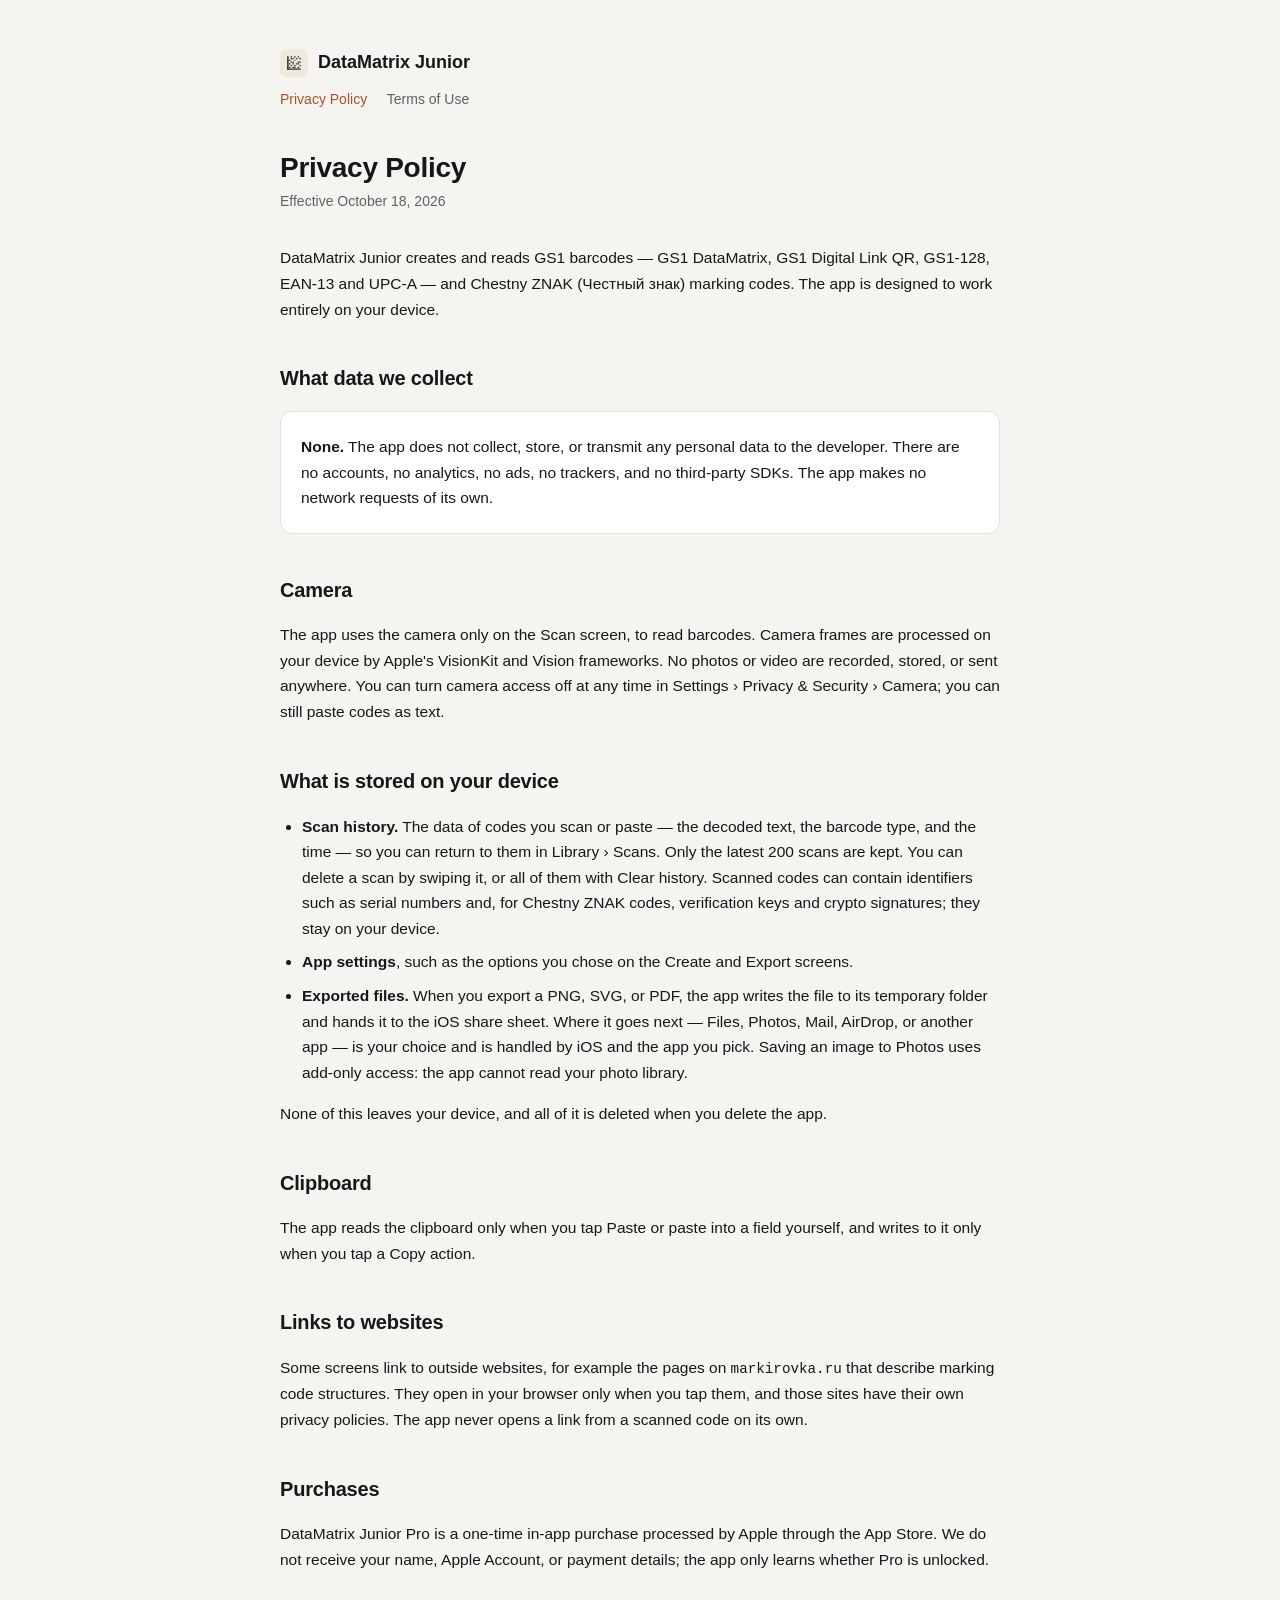
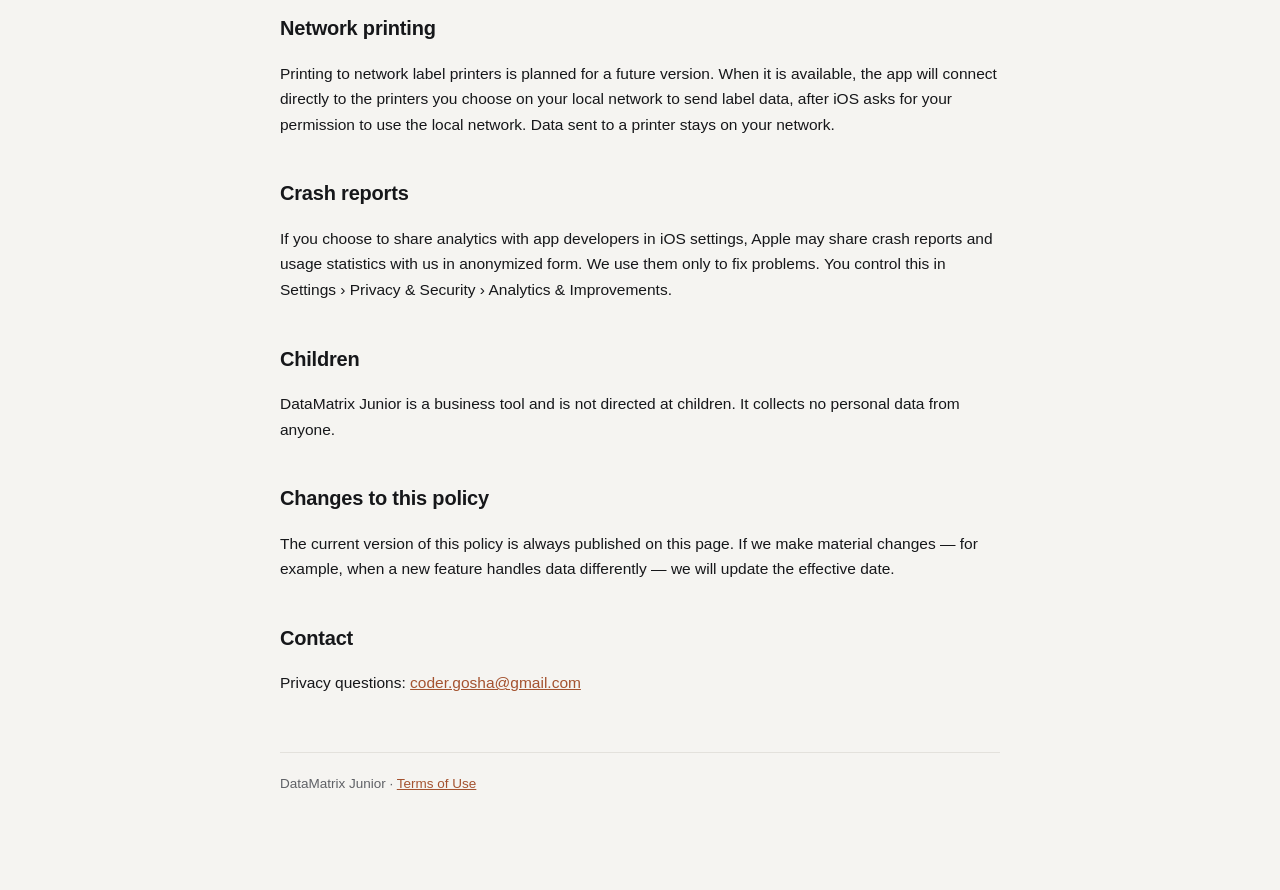
==== index.html @ afea3bc3 "Add Privacy Policy and Terms of Use pages for GitHub Pages" ====
<!DOCTYPE html>
<html lang="en">
<head>
  <meta charset="utf-8">
  <meta name="viewport" content="width=device-width, initial-scale=1">
  <title>DataMatrix Junior — Privacy Policy</title>
  <link rel="icon" href="icon.svg" type="image/svg+xml">
  <link rel="stylesheet" href="style.css">
</head>
<body>
  <div class="wrap">
    <header>
      <div class="brand"><img src="icon.svg" alt="">DataMatrix Junior</div>
      <nav>
        <a href="index.html" aria-current="page">Privacy Policy</a>
        <a href="terms.html">Terms of Use</a>
      </nav>
    </header>

    <main>
      <h1>Privacy Policy</h1>
      <p class="meta">Effective October 18, 2026</p>

      <p>DataMatrix Junior creates and reads GS1 barcodes — GS1 DataMatrix, GS1 Digital Link QR,
      GS1-128, EAN-13 and UPC-A — and Chestny ZNAK (Честный знак) marking codes. The app is designed
      to work entirely on your device.</p>

      <h2>What data we collect</h2>
      <div class="card"><p><strong>None.</strong> The app does not collect, store, or transmit any
      personal data to the developer. There are no accounts, no analytics, no ads, no trackers, and no
      third-party SDKs. The app makes no network requests of its own.</p></div>

      <h2>Camera</h2>
      <p>The app uses the camera only on the Scan screen, to read barcodes. Camera frames are processed
      on your device by Apple's VisionKit and Vision frameworks. No photos or video are recorded, stored,
      or sent anywhere. You can turn camera access off at any time in Settings › Privacy &amp; Security ›
      Camera; you can still paste codes as text.</p>

      <h2>What is stored on your device</h2>
      <ul>
        <li><strong>Scan history.</strong> The data of codes you scan or paste — the decoded text, the
        barcode type, and the time — so you can return to them in Library › Scans. Only the latest 200
        scans are kept. You can delete a scan by swiping it, or all of them with Clear history. Scanned
        codes can contain identifiers such as serial numbers and, for Chestny ZNAK codes, verification
        keys and crypto signatures; they stay on your device.</li>
        <li><strong>App settings</strong>, such as the options you chose on the Create and Export screens.</li>
        <li><strong>Exported files.</strong> When you export a PNG, SVG, or PDF, the app writes the file to
        its temporary folder and hands it to the iOS share sheet. Where it goes next — Files, Photos, Mail,
        AirDrop, or another app — is your choice and is handled by iOS and the app you pick. Saving an image
        to Photos uses add-only access: the app cannot read your photo library.</li>
      </ul>
      <p>None of this leaves your device, and all of it is deleted when you delete the app.</p>

      <h2>Clipboard</h2>
      <p>The app reads the clipboard only when you tap Paste or paste into a field yourself, and writes to it
      only when you tap a Copy action.</p>

      <h2>Links to websites</h2>
      <p>Some screens link to outside websites, for example the pages on <code>markirovka.ru</code> that
      describe marking code structures. They open in your browser only when you tap them, and those sites
      have their own privacy policies. The app never opens a link from a scanned code on its own.</p>

      <h2>Purchases</h2>
      <p>DataMatrix Junior Pro is a one-time in-app purchase processed by Apple through the App Store. We
      do not receive your name, Apple Account, or payment details; the app only learns whether Pro is
      unlocked.</p>

      <h2>Network printing</h2>
      <p>Printing to network label printers is planned for a future version. When it is available, the app
      will connect directly to the printers you choose on your local network to send label data, after iOS
      asks for your permission to use the local network. Data sent to a printer stays on your network.</p>

      <h2>Crash reports</h2>
      <p>If you choose to share analytics with app developers in iOS settings, Apple may share crash reports
      and usage statistics with us in anonymized form. We use them only to fix problems. You control this in
      Settings › Privacy &amp; Security › Analytics &amp; Improvements.</p>

      <h2>Children</h2>
      <p>DataMatrix Junior is a business tool and is not directed at children. It collects no personal data
      from anyone.</p>

      <h2>Changes to this policy</h2>
      <p>The current version of this policy is always published on this page. If we make material changes —
      for example, when a new feature handles data differently — we will update the effective date.</p>

      <h2>Contact</h2>
      <p>Privacy questions: <a href="mailto:coder.gosha@gmail.com">coder.gosha@gmail.com</a></p>
    </main>

    <footer>DataMatrix Junior · <a href="terms.html">Terms of Use</a></footer>
  </div>
</body>
</html>
---- style.css ----
/* Colours from the DataMatrix Junior app (Common/Theme.swift) and its icon. */
:root {
  --bg: #f5f4f1;
  --ink: #16171a;
  --dim: #5f6166;
  --border: #e3e1dc;
  --accent: #a4522f;
  --card: #ffffff;
}
@media (prefers-color-scheme: dark) {
  :root {
    --bg: #111214;
    --ink: #ecebe7;
    --dim: #8f9196;
    --border: #2b2c30;
    --accent: #e39a80;
    --card: #1b1c1f;
  }
}
* { box-sizing: border-box; }
body {
  margin: 0;
  padding: 48px 20px 96px;
  background: var(--bg);
  color: var(--ink);
  font-family: -apple-system, BlinkMacSystemFont, "Segoe UI", sans-serif;
  line-height: 1.65;
}
.wrap { max-width: 720px; margin: 0 auto; }
header { margin-bottom: 40px; }
.brand {
  display: flex;
  align-items: center;
  gap: 10px;
  font-weight: 700;
  font-size: 18px;
}
.brand img { width: 28px; height: 28px; border-radius: 7px; }
nav { margin-top: 10px; font-size: 14px; }
nav a { color: var(--dim); text-decoration: none; margin-right: 16px; }
nav a:hover, nav a:focus, nav a[aria-current="page"] { color: var(--accent); }
h1 { font-size: 28px; line-height: 1.2; margin: 0 0 6px; letter-spacing: -0.01em; }
h2 { font-size: 20px; margin: 40px 0 12px; letter-spacing: -0.01em; }
p, li { color: var(--ink); font-size: 15.5px; }
.dim { color: var(--dim); }
.meta { color: var(--dim); font-size: 14px; margin: 0 0 32px; }
ul { padding-left: 22px; }
li { margin-bottom: 8px; }
a { color: var(--accent); }
code { font-size: 0.92em; }
.card {
  background: var(--card);
  border: 1px solid var(--border);
  border-radius: 12px;
  padding: 16px 20px;
  margin: 16px 0;
}
.card p { margin: 6px 0; }
pre.license {
  background: var(--card);
  border: 1px solid var(--border);
  border-radius: 12px;
  padding: 16px 20px;
  font-size: 12.5px;
  line-height: 1.5;
  white-space: pre-wrap;
  overflow-wrap: anywhere;
  color: var(--dim);
}
footer {
  margin-top: 56px;
  padding-top: 20px;
  border-top: 1px solid var(--border);
  color: var(--dim);
  font-size: 13.5px;
}
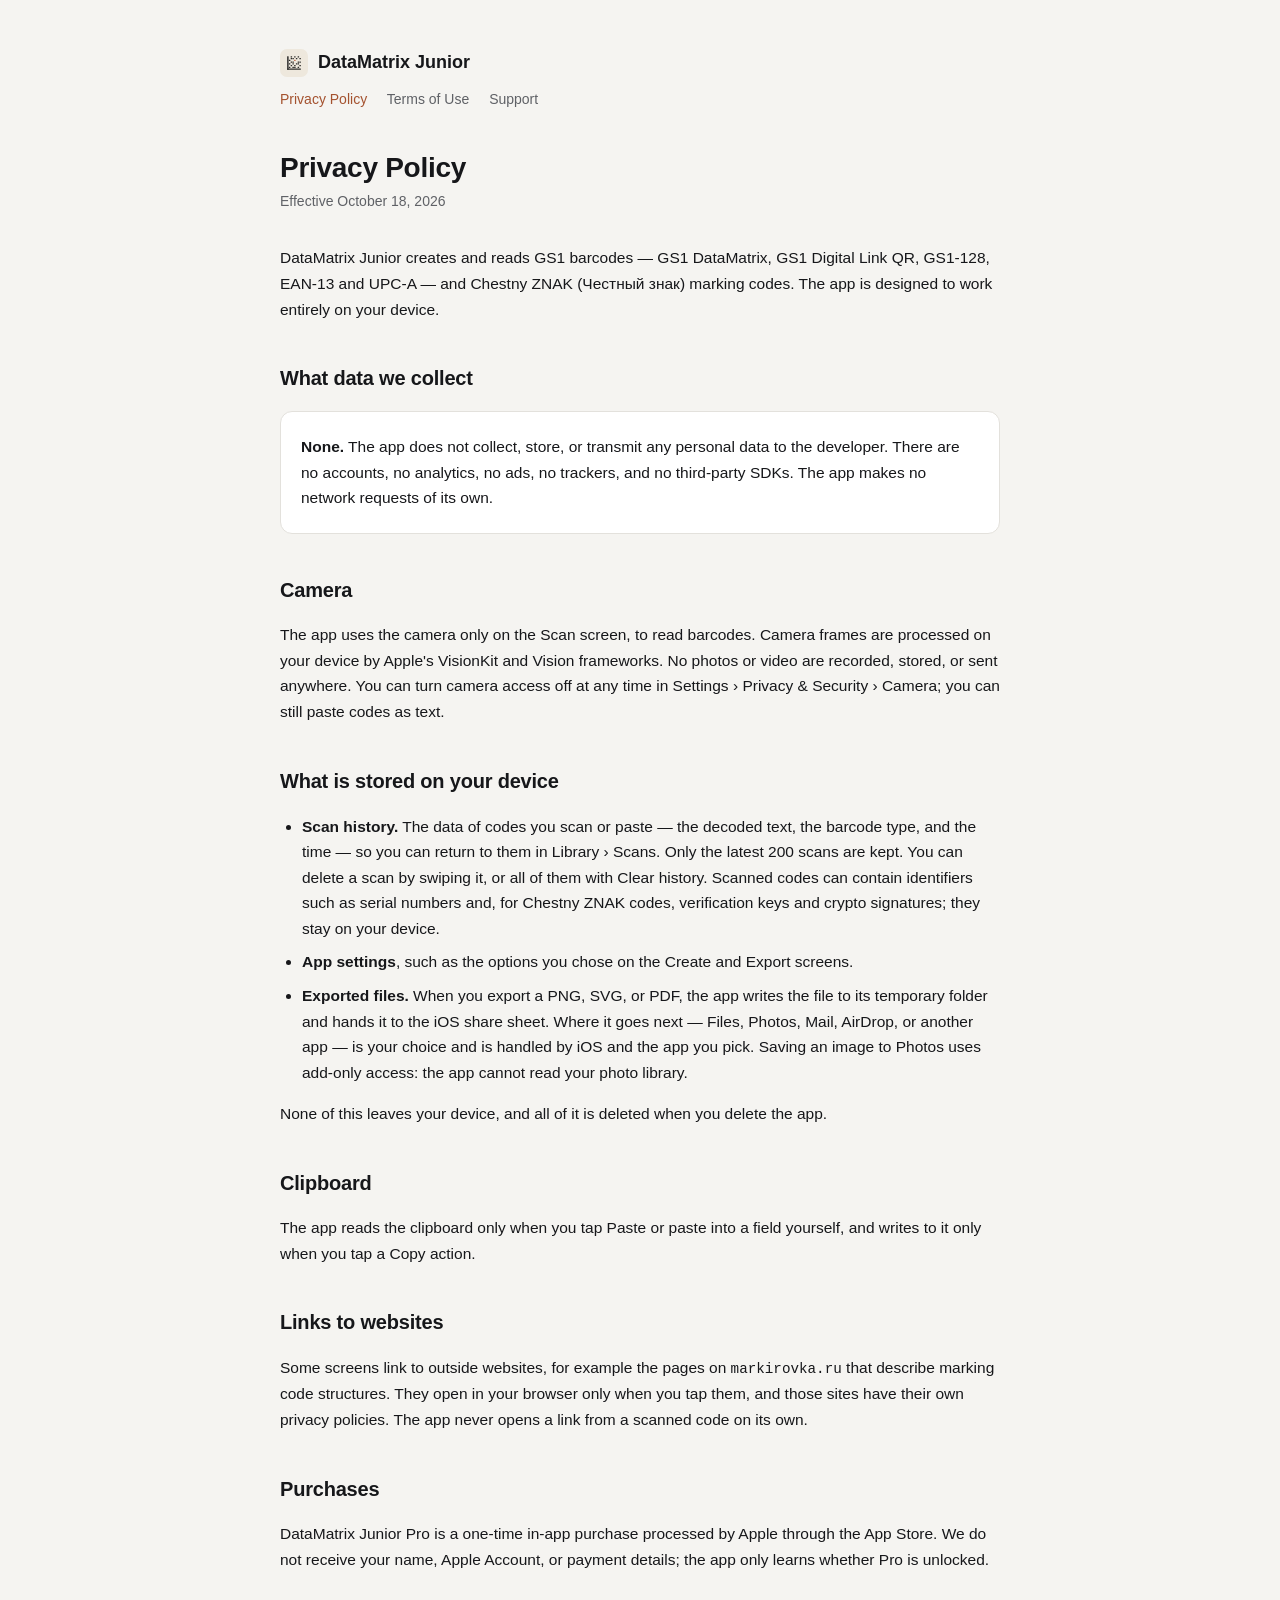
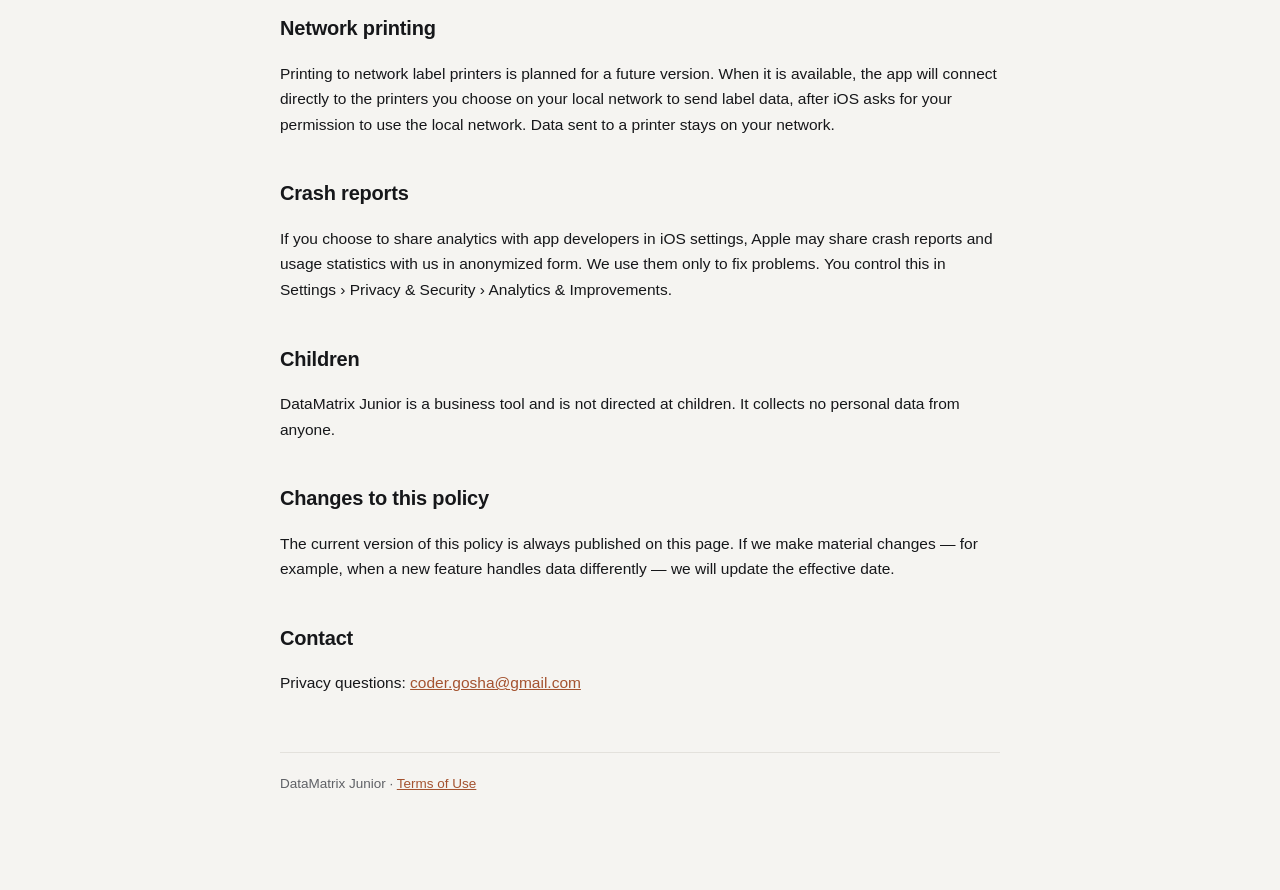
==== commit b356e3fc: "Add Support page and link it from Privacy Policy and Terms of Use" ====
--- a/index.html
+++ b/index.html
@@ -14,6 +14,7 @@
       <nav>
         <a href="index.html" aria-current="page">Privacy Policy</a>
         <a href="terms.html">Terms of Use</a>
+        <a href="support.html">Support</a>
       </nav>
     </header>
 
--- a/style.css
+++ b/style.css
@@ -41,6 +41,7 @@
 nav a:hover, nav a:focus, nav a[aria-current="page"] { color: var(--accent); }
 h1 { font-size: 28px; line-height: 1.2; margin: 0 0 6px; letter-spacing: -0.01em; }
 h2 { font-size: 20px; margin: 40px 0 12px; letter-spacing: -0.01em; }
+h3 { font-size: 16px; margin: 24px 0 6px; }
 p, li { color: var(--ink); font-size: 15.5px; }
 .dim { color: var(--dim); }
 .meta { color: var(--dim); font-size: 14px; margin: 0 0 32px; }
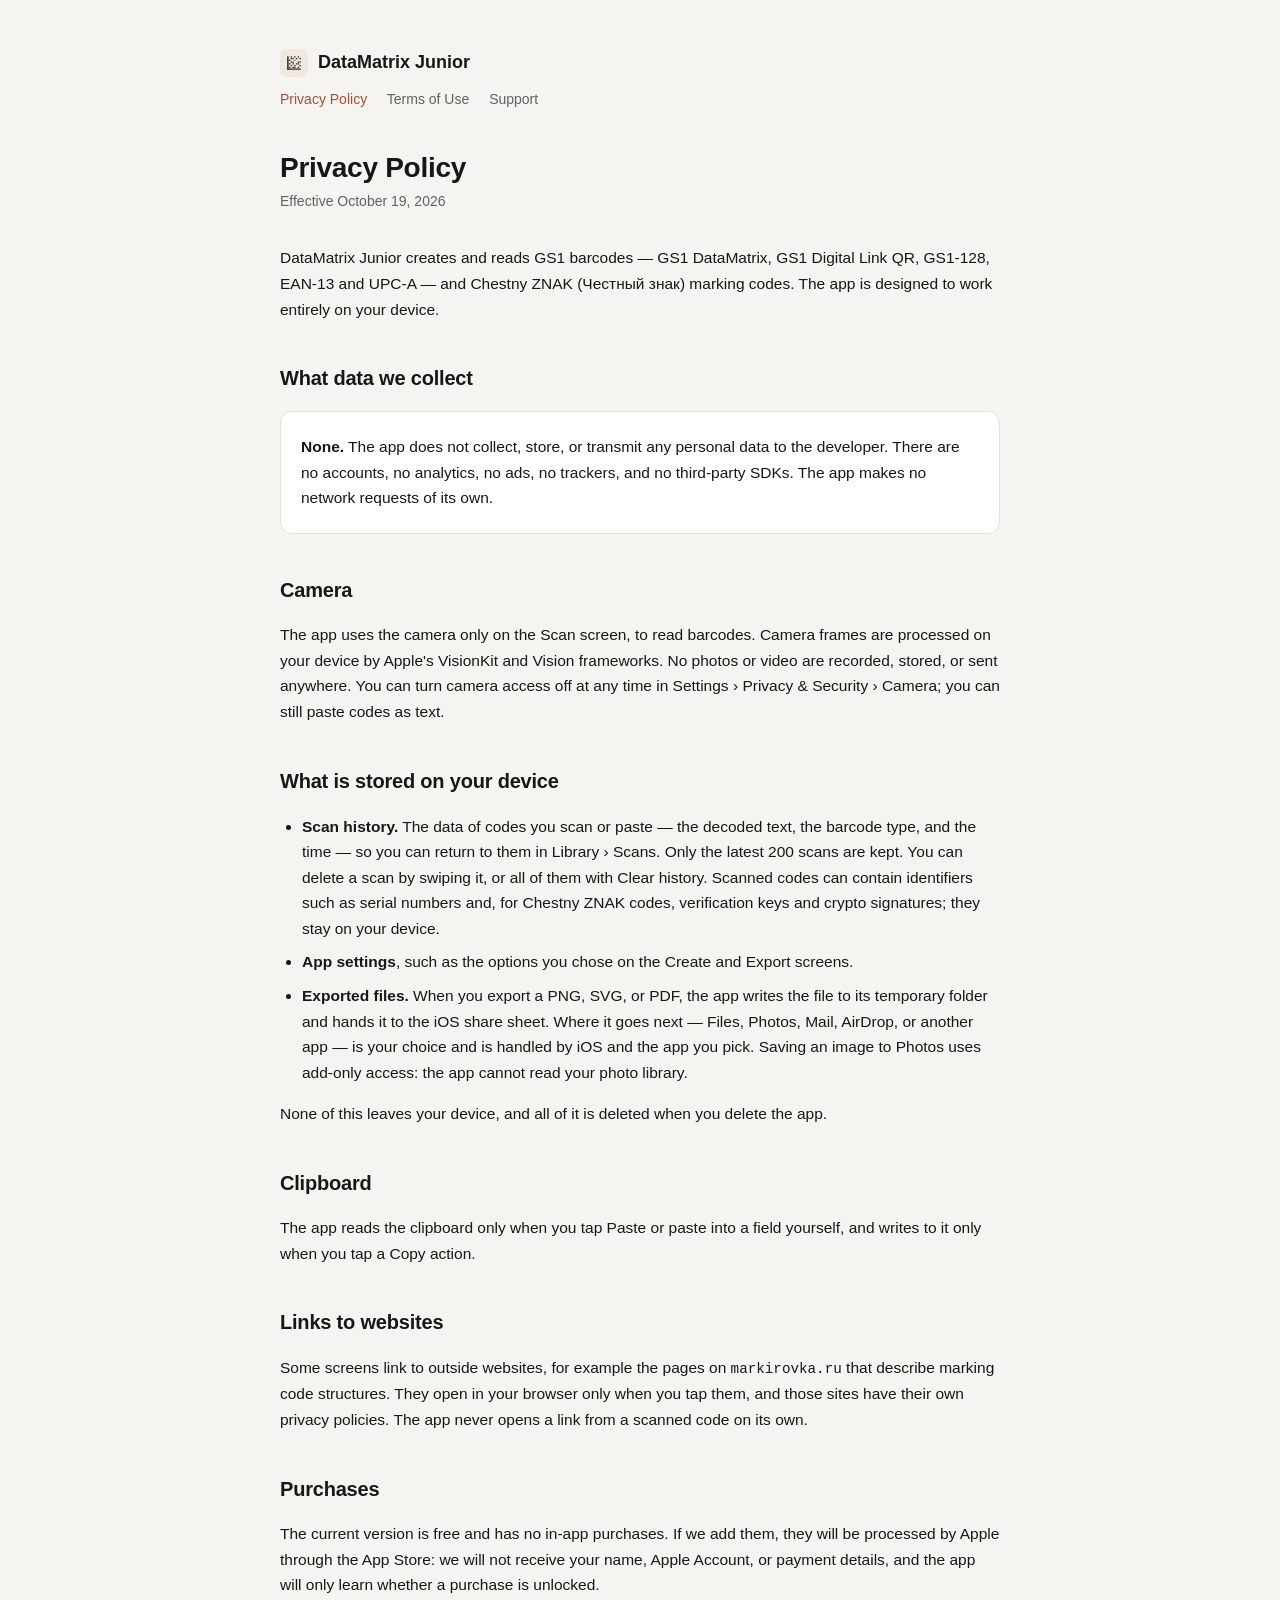
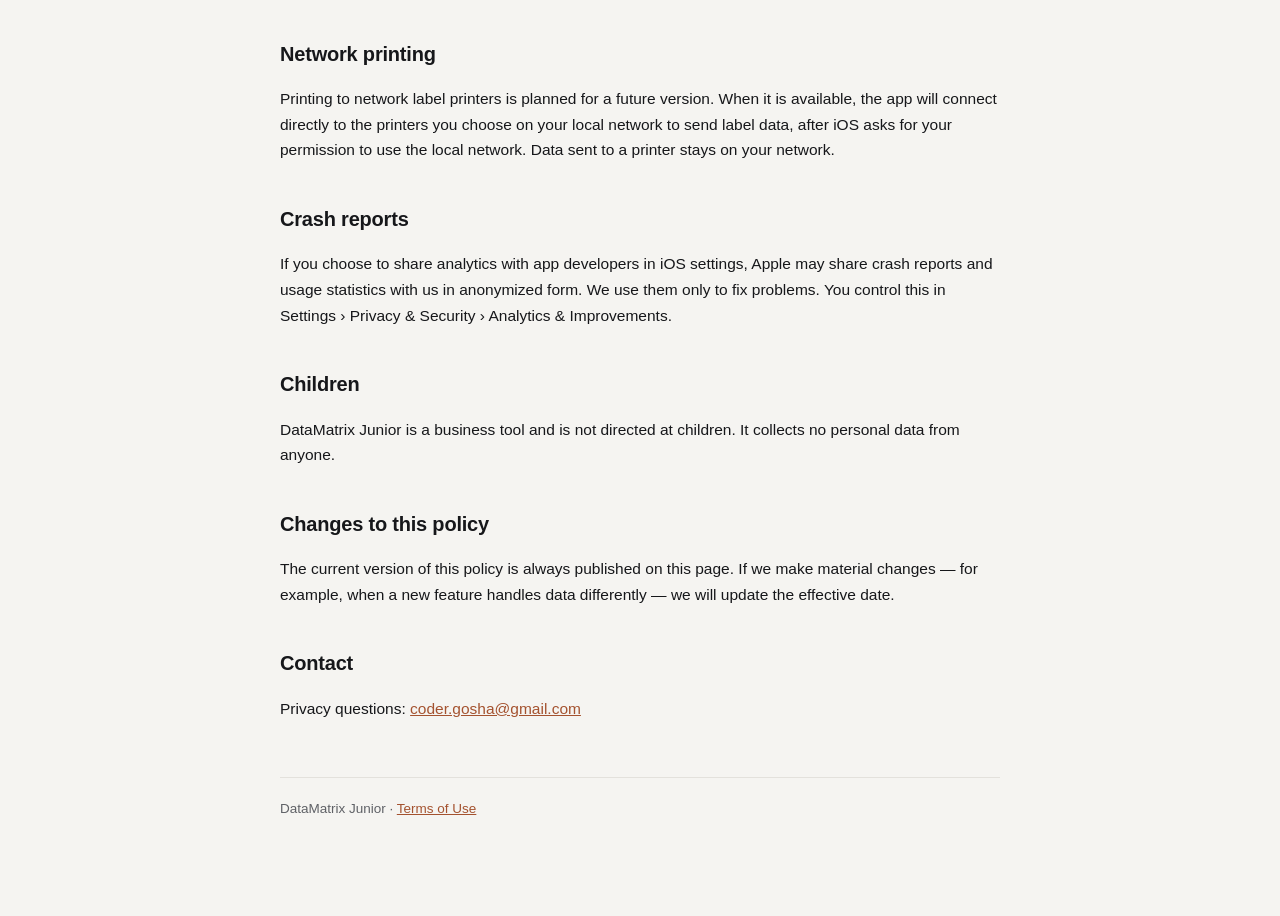
==== commit 4892ad9a: "No in-app purchases in version 1.0: update Privacy Policy, Terms and Support" ====
--- a/index.html
+++ b/index.html
@@ -20,7 +20,7 @@
 
     <main>
       <h1>Privacy Policy</h1>
-      <p class="meta">Effective October 18, 2026</p>
+      <p class="meta">Effective October 19, 2026</p>
 
       <p>DataMatrix Junior creates and reads GS1 barcodes — GS1 DataMatrix, GS1 Digital Link QR,
       GS1-128, EAN-13 and UPC-A — and Chestny ZNAK (Честный знак) marking codes. The app is designed
@@ -62,9 +62,9 @@
       have their own privacy policies. The app never opens a link from a scanned code on its own.</p>
 
       <h2>Purchases</h2>
-      <p>DataMatrix Junior Pro is a one-time in-app purchase processed by Apple through the App Store. We
-      do not receive your name, Apple Account, or payment details; the app only learns whether Pro is
-      unlocked.</p>
+      <p>The current version is free and has no in-app purchases. If we add them, they will be processed by
+      Apple through the App Store: we will not receive your name, Apple Account, or payment details, and the
+      app will only learn whether a purchase is unlocked.</p>
 
       <h2>Network printing</h2>
       <p>Printing to network label printers is planned for a future version. When it is available, the app
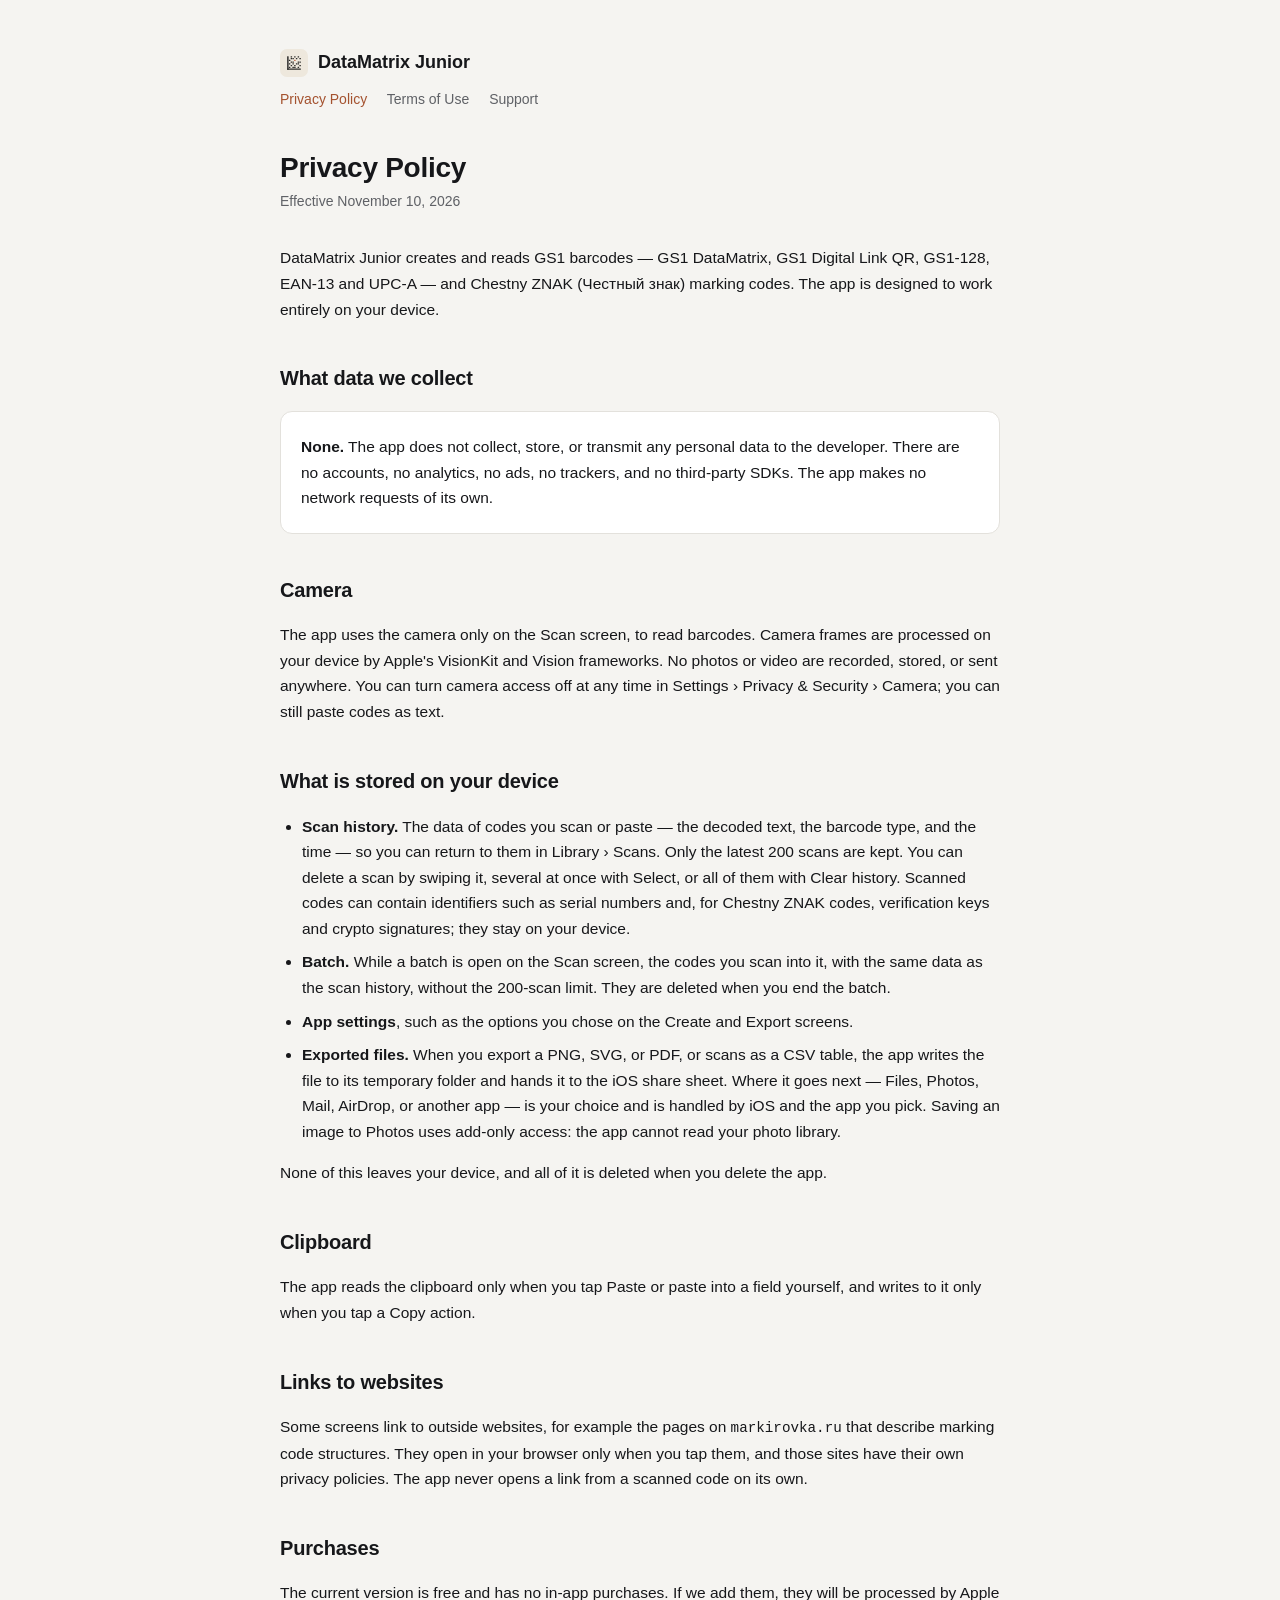
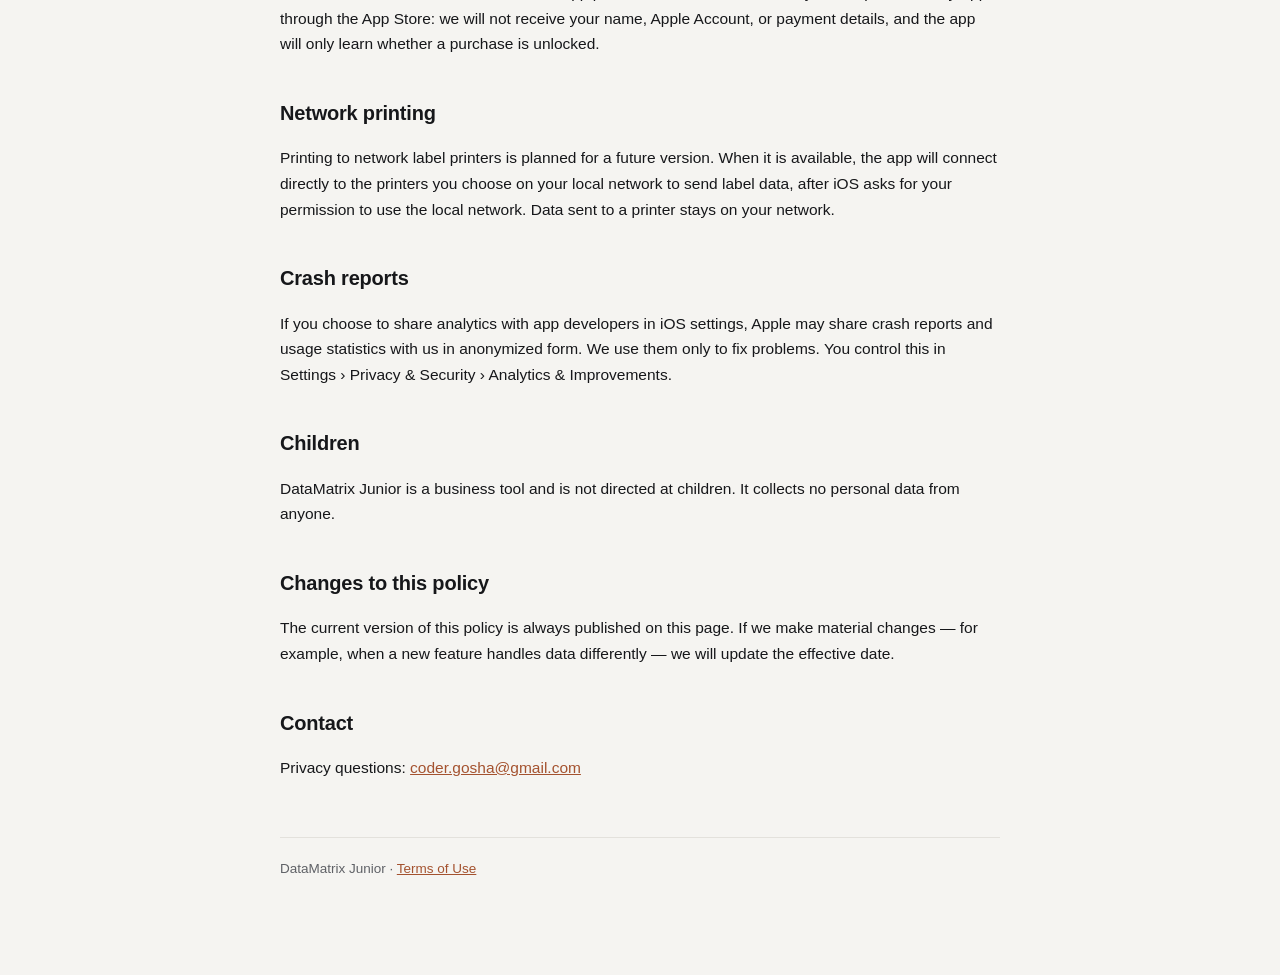
==== commit 29dc818d: "Privacy Policy and Terms: batch mode and CSV export of scans Co-Authored-By: Claude Opus 5.5 <norepl" ====
--- a/index.html
+++ b/index.html
@@ -20,7 +20,7 @@
 
     <main>
       <h1>Privacy Policy</h1>
-      <p class="meta">Effective October 19, 2026</p>
+      <p class="meta">Effective November 10, 2026</p>
 
       <p>DataMatrix Junior creates and reads GS1 barcodes — GS1 DataMatrix, GS1 Digital Link QR,
       GS1-128, EAN-13 and UPC-A — and Chestny ZNAK (Честный знак) marking codes. The app is designed
@@ -41,11 +41,15 @@
       <ul>
         <li><strong>Scan history.</strong> The data of codes you scan or paste — the decoded text, the
         barcode type, and the time — so you can return to them in Library › Scans. Only the latest 200
-        scans are kept. You can delete a scan by swiping it, or all of them with Clear history. Scanned
+        scans are kept. You can delete a scan by swiping it, several at once with Select, or all of them with
+        Clear history. Scanned
         codes can contain identifiers such as serial numbers and, for Chestny ZNAK codes, verification
         keys and crypto signatures; they stay on your device.</li>
+        <li><strong>Batch.</strong> While a batch is open on the Scan screen, the codes you scan into it, with
+        the same data as the scan history, without the 200-scan limit. They are deleted when you end the batch.</li>
         <li><strong>App settings</strong>, such as the options you chose on the Create and Export screens.</li>
-        <li><strong>Exported files.</strong> When you export a PNG, SVG, or PDF, the app writes the file to
+        <li><strong>Exported files.</strong> When you export a PNG, SVG, or PDF, or scans as a CSV
+        table, the app writes the file to
         its temporary folder and hands it to the iOS share sheet. Where it goes next — Files, Photos, Mail,
         AirDrop, or another app — is your choice and is handled by iOS and the app you pick. Saving an image
         to Photos uses add-only access: the app cannot read your photo library.</li>
